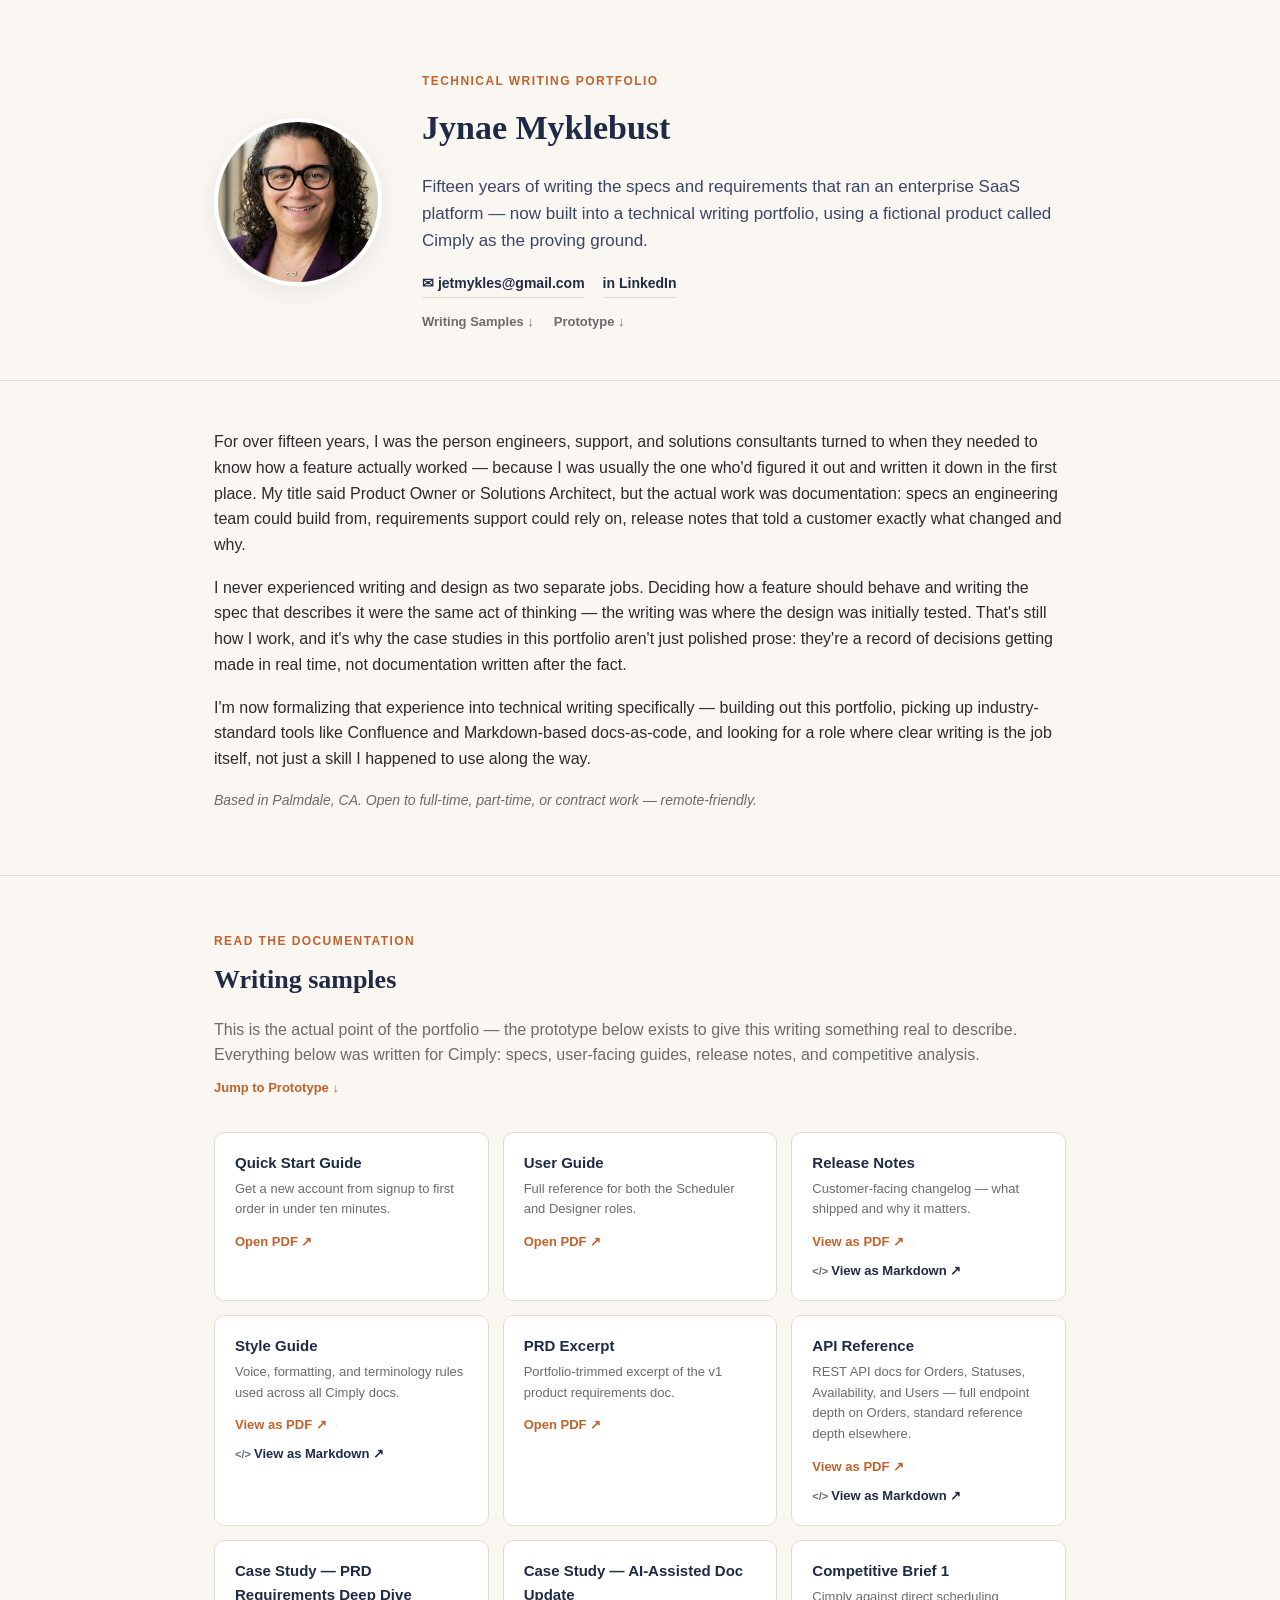
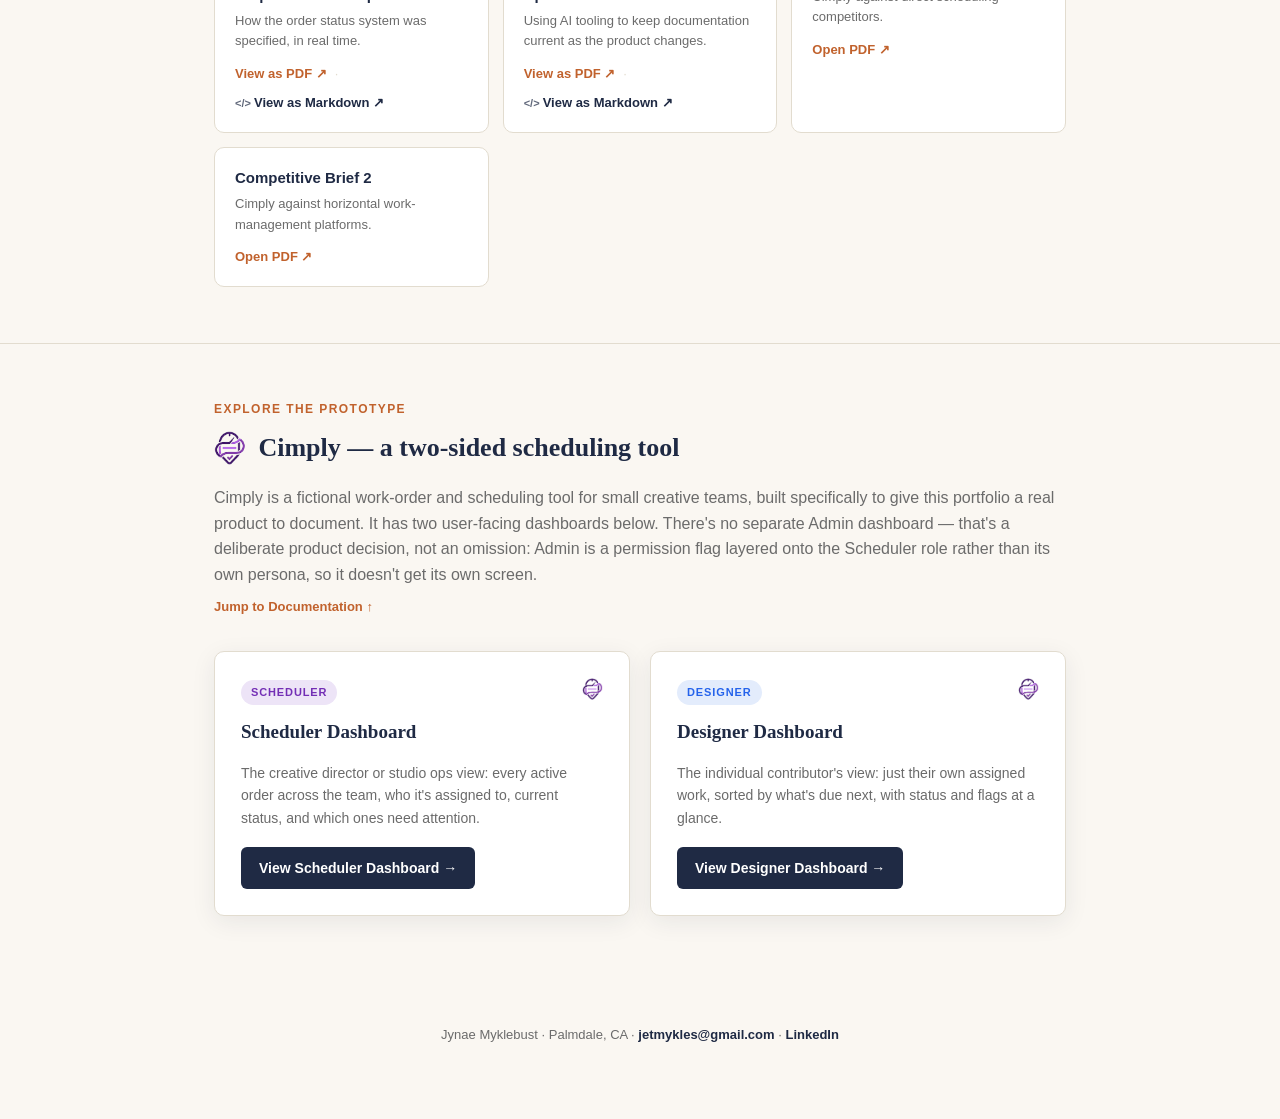
==== index.html @ 71349110 "Add files via upload" ====
<!DOCTYPE html>
<html lang="en">
<head>
<meta charset="UTF-8">
<meta name="viewport" content="width=device-width, initial-scale=1.0">
<title>Jynae Myklebust — Technical Writing Portfolio</title>
<link rel="icon" href="images/favicon.ico" sizes="any">
<link rel="icon" type="image/png" href="images/favicon-32.png" sizes="32x32">
<link rel="apple-touch-icon" href="images/favicon-180.png">
<link rel="stylesheet" href="css/style.css">
</head>
<body>

<header class="hero">
  <div class="wrap hero-grid">
    <img class="headshot" src="images/Jynae_Headshot.jpg" alt="Portrait of Jynae Myklebust">
    <div class="hero-copy">
      <div class="eyebrow">Technical Writing Portfolio</div>
      <h1>Jynae Myklebust</h1>
      <p class="tagline">Fifteen years of writing the specs and requirements that ran an enterprise SaaS platform — now built into a technical writing portfolio, using a fictional product called Cimply as the proving ground.</p>
      <div class="contact-row">
        <a href="mailto:jetmykles@gmail.com">✉ jetmykles@gmail.com</a>
        <a href="https://www.linkedin.com/in/jynae-myklebust/" target="_blank" rel="noopener">in LinkedIn</a>
      </div>
      <div class="jump-nav">
        <a href="#writing-samples">Writing Samples ↓</a>
        <a href="#prototype">Prototype ↓</a>
      </div>
    </div>
  </div>
</header>

<section class="about">
  <div class="wrap">
    <p>For over fifteen years, I was the person engineers, support, and solutions consultants turned to when they needed to know how a feature actually worked — because I was usually the one who'd figured it out and written it down in the first place. My title said Product Owner or Solutions Architect, but the actual work was documentation: specs an engineering team could build from, requirements support could rely on, release notes that told a customer exactly what changed and why.</p>
      <p>I never experienced writing and design as two separate jobs. Deciding how a feature should behave and writing the spec that describes it were the same act of thinking — the writing was where the design was initially tested. That's still how I work, and it's why the case studies in this portfolio aren't just polished prose: they're a record of decisions getting made in real time, not documentation written after the fact.</p>
      <p>I'm now formalizing that experience into technical writing specifically — building out this portfolio, picking up industry-standard tools like Confluence and Markdown-based docs-as-code, and looking for a role where clear writing is the job itself, not just a skill I happened to use along the way.</p>
      <p class="location-note">Based in Palmdale, CA. Open to full-time, part-time, or contract work — remote-friendly.</p>
  </div>
</section>

<section class="section" id="writing-samples">
  <div class="wrap">
    <div class="section-label">Read the Documentation</div>
    <h2>Writing samples</h2>
    <p class="section-desc">This is the actual point of the portfolio — the prototype below exists to give this writing something real to describe. Everything below was written for Cimply: specs, user-facing guides, release notes, and competitive analysis.</p>
    <p class="section-jump"><a href="#prototype">Jump to Prototype ↓</a></p>

    <div class="doc-list">
      <div class="doc-item">
        <span class="doc-title">Quick Start Guide</span>
        <span class="doc-desc">Get a new account from signup to first order in under ten minutes.</span>
        <a class="doc-link" href="docs/Cimply_Quick_Start_Guide.pdf" target="_blank">Open PDF ↗</a>
      </div>
      <div class="doc-item">
        <span class="doc-title">User Guide</span>
        <span class="doc-desc">Full reference for both the Scheduler and Designer roles.</span>
        <a class="doc-link" href="docs/Cimply_User_Guide.pdf" target="_blank">Open PDF ↗</a>
      </div>
      <div class="doc-item">
        <span class="doc-title">Release Notes</span>
        <span class="doc-desc">Customer-facing changelog — what shipped and why it matters.</span>
        <div class="doc-links">
          <a class="doc-link" href="docs/Cimply_Release_Notes.pdf" target="_blank">View as PDF ↗</a>
          <span class="doc-link-sep">·</span>
          <a class="doc-link doc-link-md" href="docs/Cimply_Release_Notes.md" target="_blank">View as Markdown ↗</a>
        </div>
      </div>
      <div class="doc-item">
        <span class="doc-title">Style Guide</span>
        <span class="doc-desc">Voice, formatting, and terminology rules used across all Cimply docs.</span>
        <div class="doc-links">
          <a class="doc-link" href="docs/Cimply_Style_Guide.pdf" target="_blank">View as PDF ↗</a>
          <span class="doc-link-sep">·</span>
          <a class="doc-link doc-link-md" href="docs/Cimply_Style_Guide.md" target="_blank">View as Markdown ↗</a>
        </div>
      </div>
      <div class="doc-item">
        <span class="doc-title">PRD Excerpt</span>
        <span class="doc-desc">Portfolio-trimmed excerpt of the v1 product requirements doc.</span>
        <a class="doc-link" href="docs/Cimply_PRD_Portfolio_Excerpt.pdf" target="_blank">Open PDF ↗</a>
      </div>
      <div class="doc-item">
        <span class="doc-title">API Reference</span>
        <span class="doc-desc">REST API docs for Orders, Statuses, Availability, and Users — full endpoint depth on Orders, standard reference depth elsewhere.</span>
        <div class="doc-links">
          <a class="doc-link" href="docs/Cimply_API_Reference.pdf" target="_blank">View as PDF ↗</a>
          <span class="doc-link-sep">·</span>
          <a class="doc-link doc-link-md" href="docs/Cimply_API_Reference.md" target="_blank">View as Markdown ↗</a>
        </div>
      </div>
      <div class="doc-item">
        <span class="doc-title">Case Study — PRD Requirements Deep Dive</span>
        <span class="doc-desc">How the order status system was specified, in real time.</span>
        <div class="doc-links">
          <a class="doc-link" href="docs/Cimply_Case_Study_PRD_Requirements_Deep_Dive.pdf" target="_blank">View as PDF ↗</a>
          <span class="doc-link-sep">·</span>
          <a class="doc-link doc-link-md" href="docs/Cimply_Case_Study_PRD_Requirements_Deep_Dive.md" target="_blank">View as Markdown ↗</a>
        </div>
      </div>
      <div class="doc-item">
        <span class="doc-title">Case Study — AI-Assisted Doc Update</span>
        <span class="doc-desc">Using AI tooling to keep documentation current as the product changes.</span>
        <div class="doc-links">
          <a class="doc-link" href="docs/Cimply_Case_Study_AI_Assisted_Doc_Update.pdf" target="_blank">View as PDF ↗</a>
          <span class="doc-link-sep">·</span>
          <a class="doc-link doc-link-md" href="docs/Cimply_Case_Study_AI_Assisted_Doc_Update.md" target="_blank">View as Markdown ↗</a>
        </div>
      </div>
      <div class="doc-item">
        <span class="doc-title">Competitive Brief 1</span>
        <span class="doc-desc">Cimply against direct scheduling competitors.</span>
        <a class="doc-link" href="docs/Cimply_Competitive_Brief_1_Portfolio.pdf" target="_blank">Open PDF ↗</a>
      </div>
      <div class="doc-item">
        <span class="doc-title">Competitive Brief 2</span>
        <span class="doc-desc">Cimply against horizontal work-management platforms.</span>
        <a class="doc-link" href="docs/Cimply_Competitive_Brief_2_Portfolio.pdf" target="_blank">Open PDF ↗</a>
      </div>
    </div>
  </div>
</section>

<section class="section" id="prototype">
  <div class="wrap">
    <div class="section-label">Explore the Prototype</div>
    <h2 class="cimply-heading"><img class="cimply-icon" src="images/CimplyLogo_icon.png" alt="Cimply logo">Cimply — a two-sided scheduling tool</h2>
    <p class="section-desc">Cimply is a fictional work-order and scheduling tool for small creative teams, built specifically to give this portfolio a real product to document. It has two user-facing dashboards below. There's no separate Admin dashboard — that's a deliberate product decision, not an omission: Admin is a permission flag layered onto the Scheduler role rather than its own persona, so it doesn't get its own screen.</p>
    <p class="section-jump"><a href="#writing-samples">Jump to Documentation ↑</a></p>

    <div class="card-grid">
      <div class="card scheduler">
        <img class="card-icon" src="images/CimplyLogo_icon.png" alt="">
        <span class="role-tag">Scheduler</span>
        <h3>Scheduler Dashboard</h3>
        <p>The creative director or studio ops view: every active order across the team, who it's assigned to, current status, and which ones need attention.</p>
        <a class="btn" href="dashboards/scheduler.html">View Scheduler Dashboard →</a>
      </div>
      <div class="card designer">
        <img class="card-icon" src="images/CimplyLogo_icon.png" alt="">
        <span class="role-tag">Designer</span>
        <h3>Designer Dashboard</h3>
        <p>The individual contributor's view: just their own assigned work, sorted by what's due next, with status and flags at a glance.</p>
        <a class="btn" href="dashboards/designer.html">View Designer Dashboard →</a>
      </div>
    </div>
  </div>
</section>

<footer>
  <div class="wrap">
    <p>Jynae Myklebust · Palmdale, CA · <a href="mailto:jetmykles@gmail.com">jetmykles@gmail.com</a> · <a href="https://www.linkedin.com/in/jynae-myklebust/" target="_blank" rel="noopener">LinkedIn</a></p>
  </div>
</footer>

</body>
</html>
---- css/style.css ----
/* ============================================================
   Jynae Myklebust — Portfolio landing page
   Distinct personal style, separate from the Cimply product
   brand (which lives only in css/dashboard.css).
   ============================================================ */

:root {
  --ink: #1f2a44;
  --ink-soft: #3b4664;
  --cream: #faf7f2;
  --cream-deep: #f1ebe0;
  --rust: #c1622d;
  --rust-deep: #a34f22;
  --charcoal: #2b2b2b;
  --gray: #6b6b6b;
  --line: #e2dccf;
  --white: #ffffff;
  --radius: 10px;
  --shadow: 0 6px 24px rgba(31, 42, 68, 0.08);
}

* { box-sizing: border-box; }

body {
  margin: 0;
  background: var(--cream);
  color: var(--charcoal);
  font-family: -apple-system, "Segoe UI", Roboto, Helvetica, Arial, sans-serif;
  line-height: 1.6;
}

h1, h2, h3 {
  font-family: Georgia, "Times New Roman", serif;
  color: var(--ink);
  margin: 0 0 0.4em;
}

a { color: var(--rust); text-decoration: none; }
a:hover { color: var(--rust-deep); text-decoration: underline; }

.wrap {
  max-width: 900px;
  margin: 0 auto;
  padding: 0 24px;
}

/* ---------- Hero ---------- */
.hero {
  padding: 72px 0 48px;
  border-bottom: 1px solid var(--line);
}

.hero-grid {
  display: flex;
  align-items: center;
  gap: 40px;
  flex-wrap: wrap;
}

.headshot {
  width: 168px;
  height: 168px;
  border-radius: 50%;
  object-fit: cover;
  box-shadow: var(--shadow);
  border: 4px solid var(--white);
  flex-shrink: 0;
}

.hero-copy { flex: 1; min-width: 280px; }

.hero-copy .eyebrow {
  text-transform: uppercase;
  letter-spacing: 0.12em;
  font-size: 12px;
  color: var(--rust);
  font-weight: 600;
  margin-bottom: 10px;
}

.hero-copy h1 {
  font-size: 34px;
  margin-bottom: 10px;
}

.hero-copy .tagline {
  font-size: 17px;
  color: var(--ink-soft);
  max-width: 46em;
}

.contact-row {
  margin-top: 18px;
  display: flex;
  gap: 18px;
  flex-wrap: wrap;
  font-size: 14px;
}

.contact-row a {
  display: inline-flex;
  align-items: center;
  gap: 6px;
  color: var(--ink);
  font-weight: 600;
  border-bottom: 1px solid var(--line);
  padding-bottom: 2px;
}

.contact-row a:hover { color: var(--rust); border-color: var(--rust); text-decoration: none; }

.jump-nav {
  margin-top: 14px;
  display: flex;
  gap: 20px;
  flex-wrap: wrap;
}

.jump-nav a {
  font-size: 13px;
  color: var(--gray);
  font-weight: 600;
  text-decoration: none;
}

.jump-nav a:hover { color: var(--rust); text-decoration: underline; }

/* ---------- About ---------- */
.about { padding: 48px 0; border-bottom: 1px solid var(--line); }

.about p { margin: 0 0 1.1em; max-width: 62em; color: var(--charcoal); }

.about .location-note {
  font-size: 14px;
  color: var(--gray);
  font-style: italic;
}

/* ---------- Section headers ---------- */
.section { padding: 56px 0; border-bottom: 1px solid var(--line); scroll-margin-top: 24px; }
.section:last-of-type { border-bottom: none; }

.section-label {
  text-transform: uppercase;
  letter-spacing: 0.12em;
  font-size: 12px;
  color: var(--rust);
  font-weight: 700;
  margin-bottom: 8px;
}

.section h2 { font-size: 26px; margin-bottom: 6px; }
.section .section-desc { color: var(--gray); max-width: 58em; margin-bottom: 6px; }

.section-jump {
  margin: 0 0 32px;
}

.section-jump a {
  font-size: 13px;
  font-weight: 600;
  color: var(--rust);
}

.section-jump a:hover { color: var(--rust-deep); text-decoration: underline; }

.cimply-heading {
  display: flex;
  align-items: center;
  gap: 12px;
}

.cimply-icon {
  height: 34px;
  width: auto;
  flex-shrink: 0;
}

.card-icon {
  height: 22px;
  width: auto;
  float: right;
}

.note-box {
  background: var(--cream-deep);
  border-left: 3px solid var(--rust);
  padding: 14px 18px;
  border-radius: 6px;
  font-size: 14px;
  color: var(--ink-soft);
  margin-bottom: 32px;
}

/* ---------- Prototype cards ---------- */
.card-grid {
  display: grid;
  grid-template-columns: repeat(auto-fit, minmax(280px, 1fr));
  gap: 20px;
}

.card {
  background: var(--white);
  border: 1px solid var(--line);
  border-radius: var(--radius);
  padding: 26px;
  box-shadow: var(--shadow);
  transition: transform 0.15s ease, box-shadow 0.15s ease;
}

.card:hover { transform: translateY(-2px); box-shadow: 0 10px 30px rgba(31, 42, 68, 0.14); }

.card .role-tag {
  display: inline-block;
  font-size: 11px;
  font-weight: 700;
  letter-spacing: 0.08em;
  text-transform: uppercase;
  padding: 4px 10px;
  border-radius: 999px;
  margin-bottom: 12px;
}

.card.scheduler .role-tag { background: #ede4f7; color: #732eb5; }
.card.designer .role-tag { background: #e3ecfc; color: #2563eb; }

.card h3 { font-size: 19px; margin-bottom: 8px; }
.card p { font-size: 14px; color: var(--gray); margin-bottom: 18px; }

.btn {
  display: inline-block;
  background: var(--ink);
  color: var(--white) !important;
  padding: 10px 18px;
  border-radius: 6px;
  font-size: 14px;
  font-weight: 600;
  text-decoration: none !important;
}

.btn:hover { background: var(--rust); }

/* ---------- Documentation list ---------- */
.doc-list {
  display: grid;
  grid-template-columns: repeat(auto-fit, minmax(260px, 1fr));
  gap: 14px;
}

.doc-item {
  background: var(--white);
  border: 1px solid var(--line);
  border-radius: var(--radius);
  padding: 18px 20px;
  display: flex;
  flex-direction: column;
  gap: 4px;
}

.doc-item .doc-title {
  font-weight: 700;
  color: var(--ink);
  font-size: 15px;
}

.doc-item .doc-desc {
  font-size: 13px;
  color: var(--gray);
  margin-bottom: 8px;
}

.doc-item a.doc-link {
  font-size: 13px;
  font-weight: 600;
}

.doc-links {
  display: flex;
  align-items: center;
  gap: 8px;
  flex-wrap: wrap;
}

.doc-links .doc-link-sep {
  color: var(--line);
  font-size: 13px;
}

.doc-link.doc-link-md {
  color: var(--ink);
}

.doc-link.doc-link-md::before {
  content: "</> ";
  font-size: 11px;
  opacity: 0.7;
}

.doc-link.doc-link-md:hover { color: var(--rust-deep); }

/* ---------- Footer ---------- */
footer {
  padding: 40px 0 60px;
  text-align: center;
  color: var(--gray);
  font-size: 13px;
}

footer a { color: var(--ink); font-weight: 600; }

@media (max-width: 640px) {
  .hero-grid { flex-direction: column; text-align: center; }
  .contact-row { justify-content: center; }
}
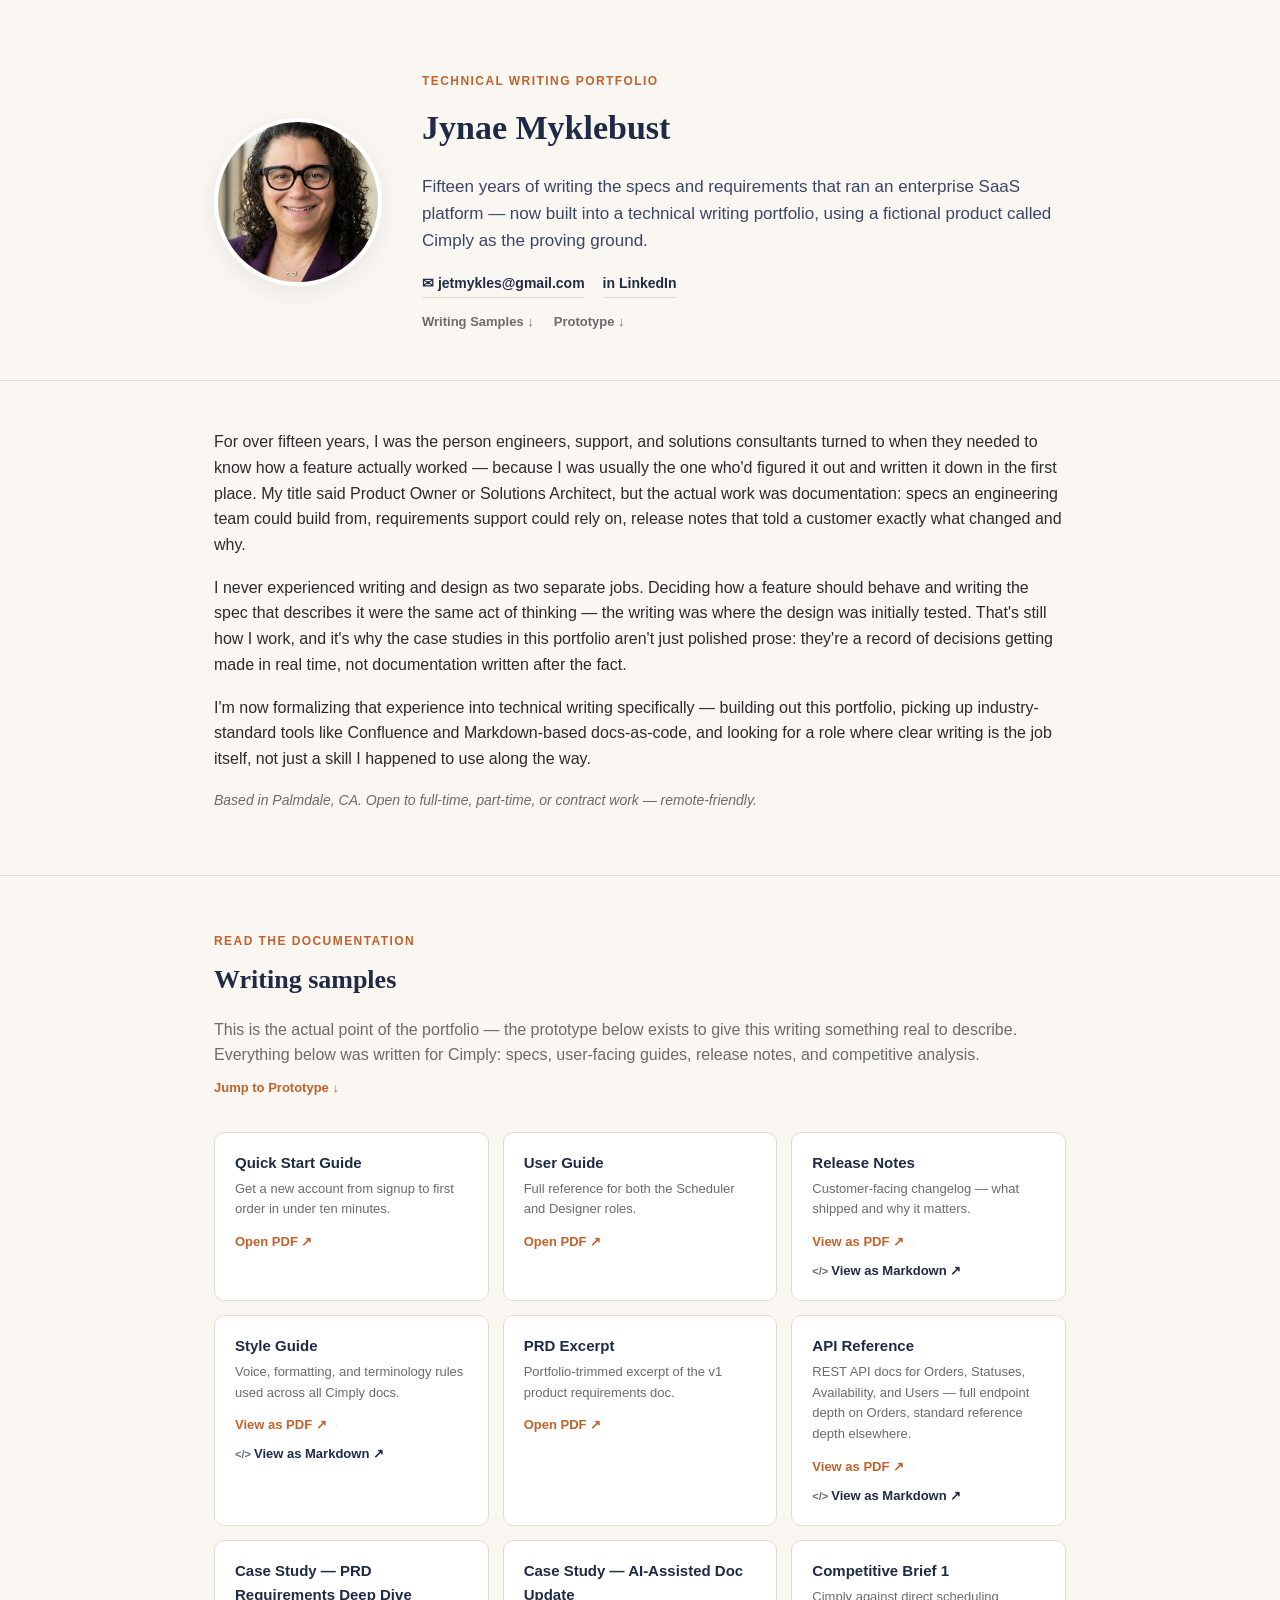
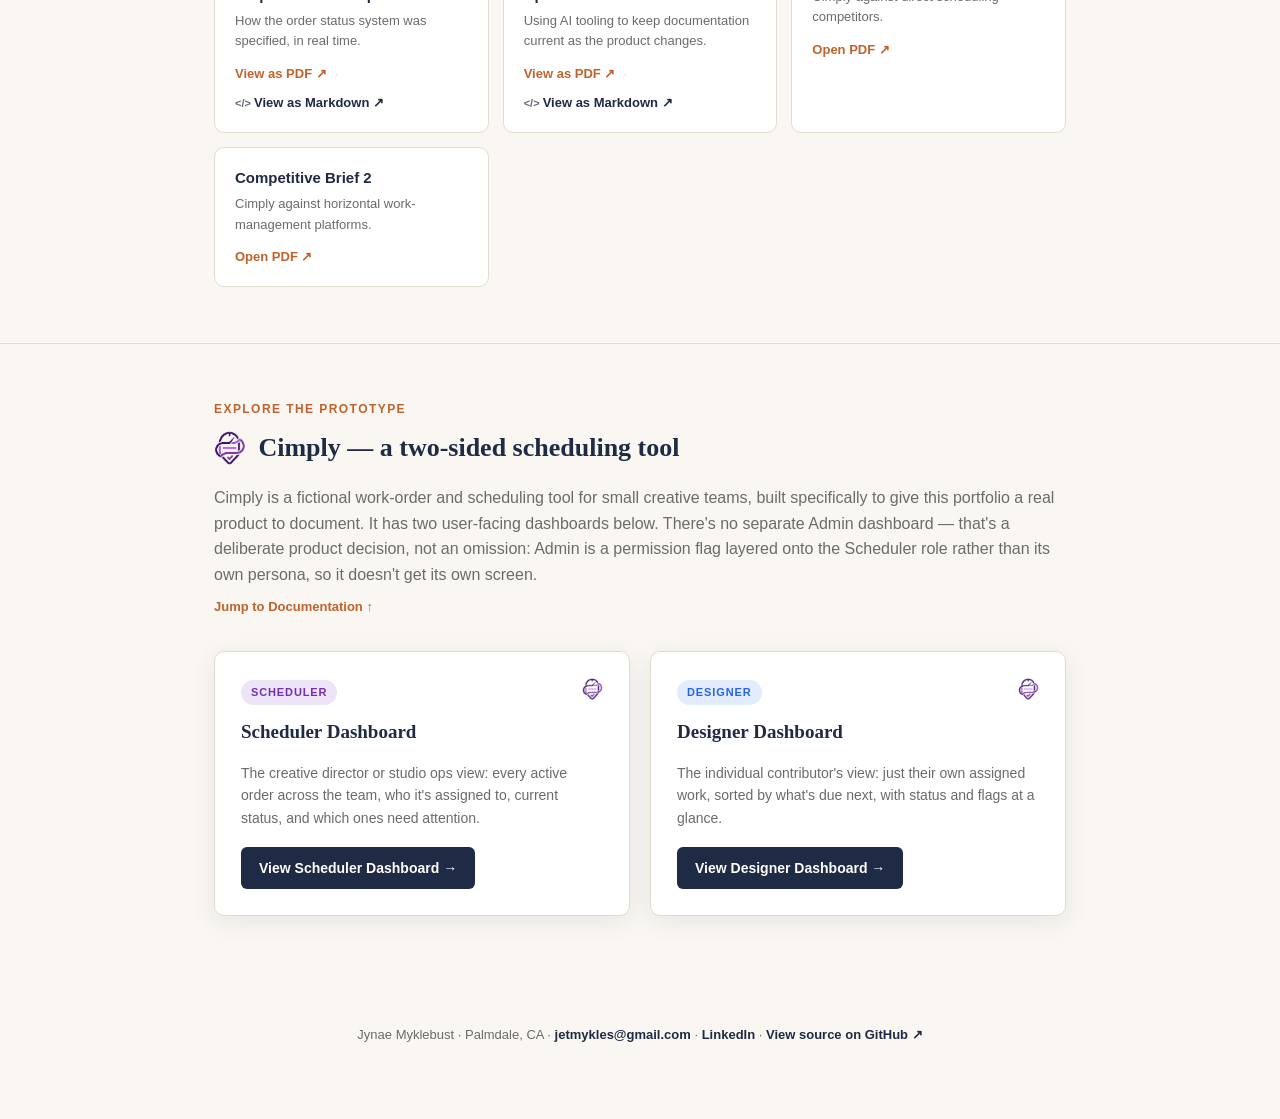
==== commit f0b3ae55: "Update index.html Add GitHub link" ====
--- a/index.html
+++ b/index.html
@@ -149,8 +149,7 @@
 
 <footer>
   <div class="wrap">
-    <p>Jynae Myklebust · Palmdale, CA · <a href="mailto:jetmykles@gmail.com">jetmykles@gmail.com</a> · <a href="https://www.linkedin.com/in/jynae-myklebust/" target="_blank" rel="noopener">LinkedIn</a></p>
-  </div>
+    <p>Jynae Myklebust · Palmdale, CA · <a href="mailto:jetmykles@gmail.com">jetmykles@gmail.com</a> · <a href="https://www.linkedin.com/in/jynae-myklebust/" target="_blank" rel="noopener">LinkedIn</a> · <a href="https://github.com/jynaemyklebust/tech-writing-portfolio" target="_blank" rel="noopener">View source on GitHub ↗</a></p>  </div>
 </footer>
 
 </body>
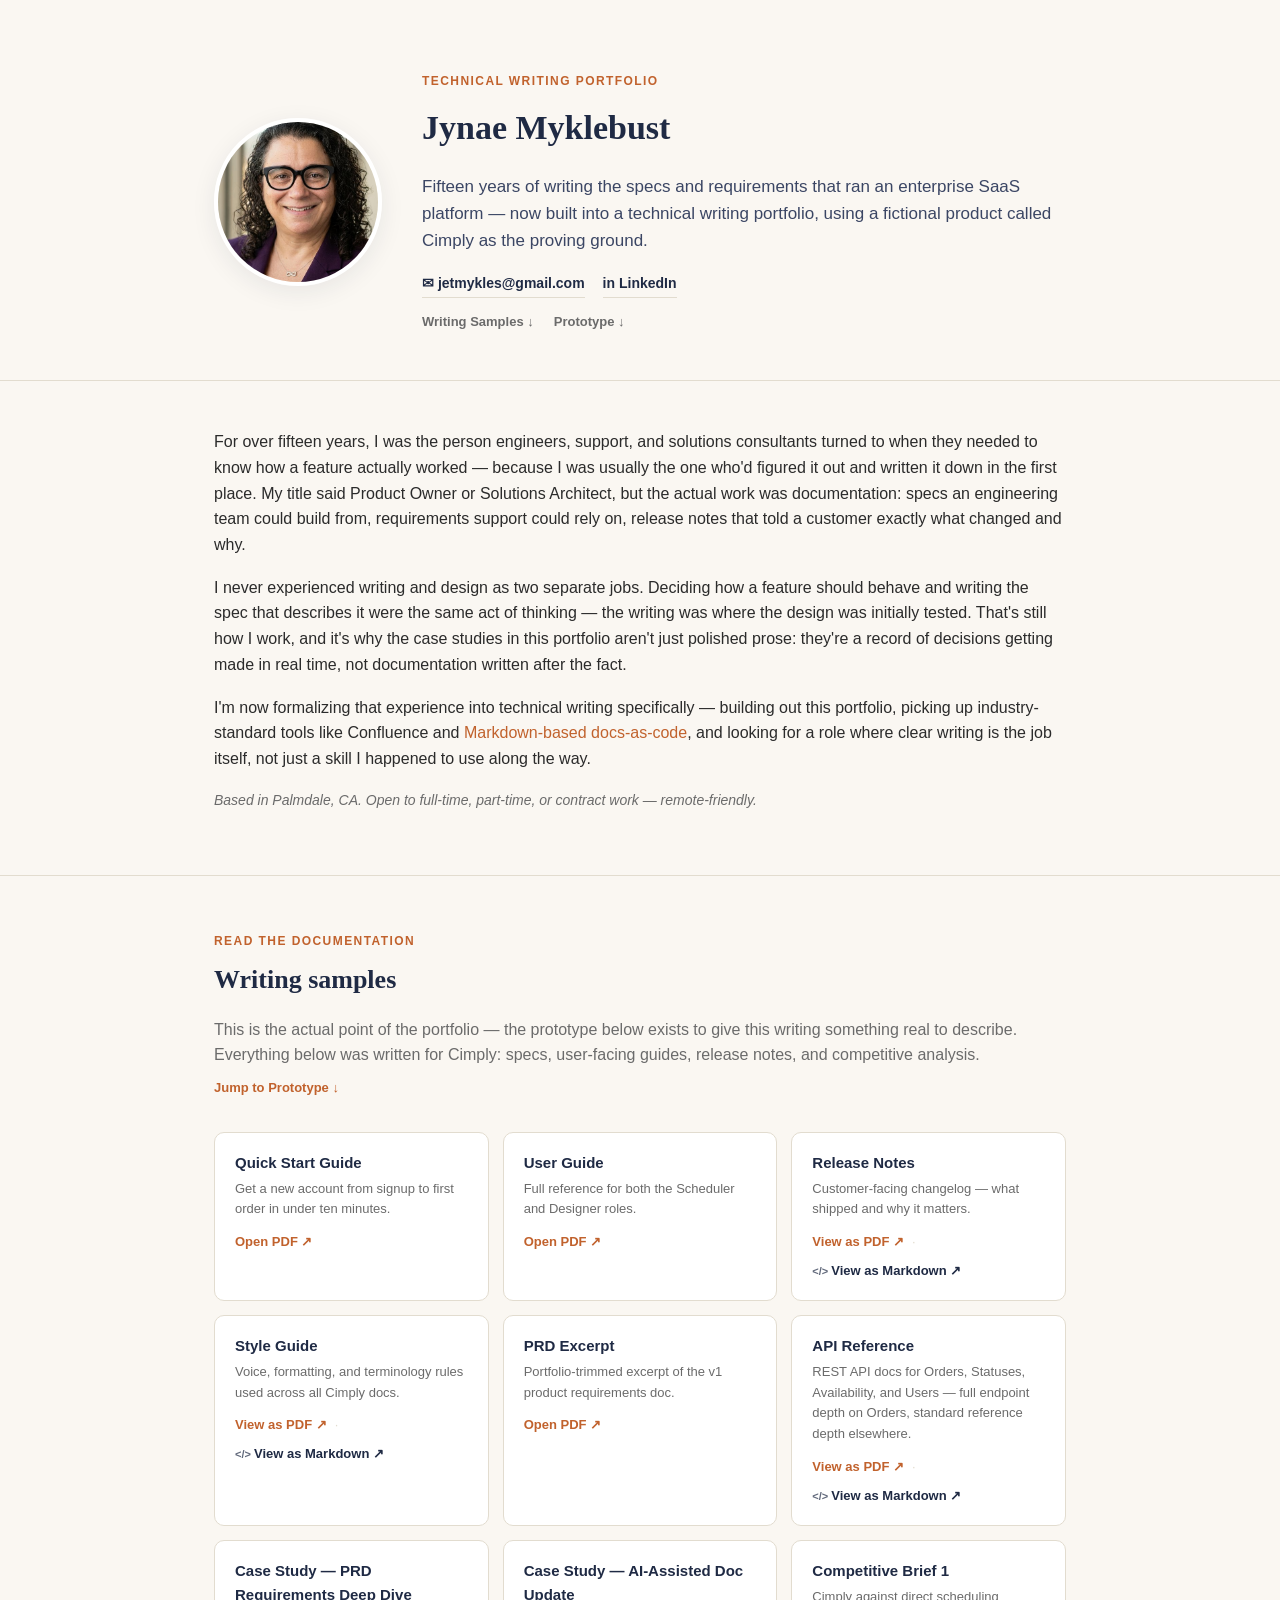
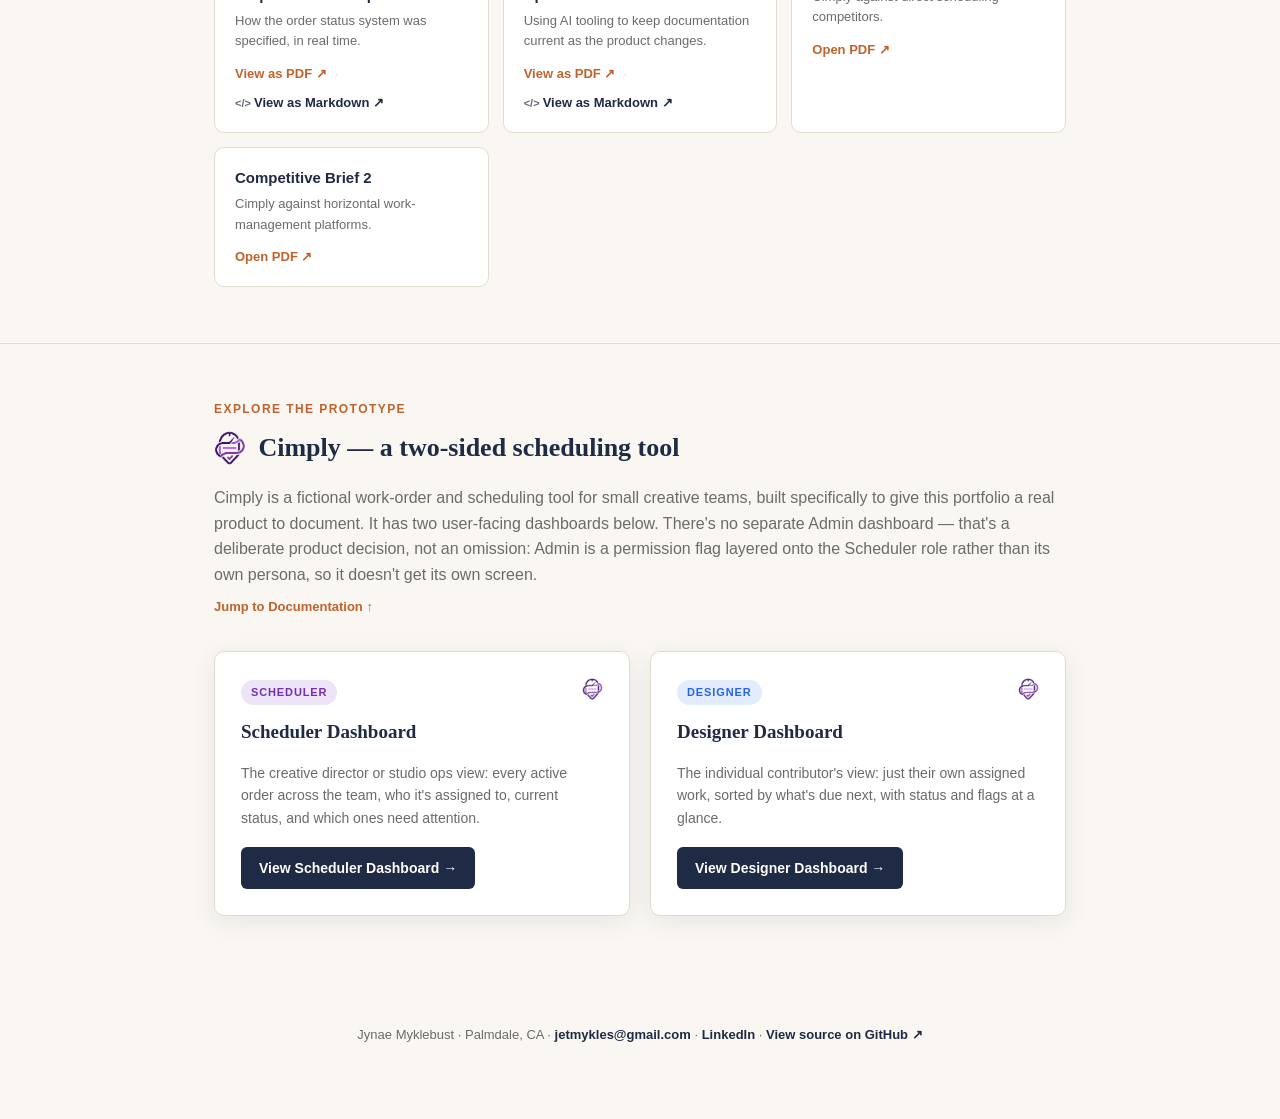
==== commit 11842737: "Update index.html added github link in bio" ====
--- a/index.html
+++ b/index.html
@@ -34,8 +34,7 @@
   <div class="wrap">
     <p>For over fifteen years, I was the person engineers, support, and solutions consultants turned to when they needed to know how a feature actually worked — because I was usually the one who'd figured it out and written it down in the first place. My title said Product Owner or Solutions Architect, but the actual work was documentation: specs an engineering team could build from, requirements support could rely on, release notes that told a customer exactly what changed and why.</p>
       <p>I never experienced writing and design as two separate jobs. Deciding how a feature should behave and writing the spec that describes it were the same act of thinking — the writing was where the design was initially tested. That's still how I work, and it's why the case studies in this portfolio aren't just polished prose: they're a record of decisions getting made in real time, not documentation written after the fact.</p>
-      <p>I'm now formalizing that experience into technical writing specifically — building out this portfolio, picking up industry-standard tools like Confluence and Markdown-based docs-as-code, and looking for a role where clear writing is the job itself, not just a skill I happened to use along the way.</p>
-      <p class="location-note">Based in Palmdale, CA. Open to full-time, part-time, or contract work — remote-friendly.</p>
+      <p>I'm now formalizing that experience into technical writing specifically — building out this portfolio, picking up industry-standard tools like Confluence and <a href="https://github.com/jynaemyklebust/tech-writing-portfolio" target="_blank" rel="noopener">Markdown-based docs-as-code</a>, and looking for a role where clear writing is the job itself, not just a skill I happened to use along the way.</p>      <p class="location-note">Based in Palmdale, CA. Open to full-time, part-time, or contract work — remote-friendly.</p>
   </div>
 </section>
 
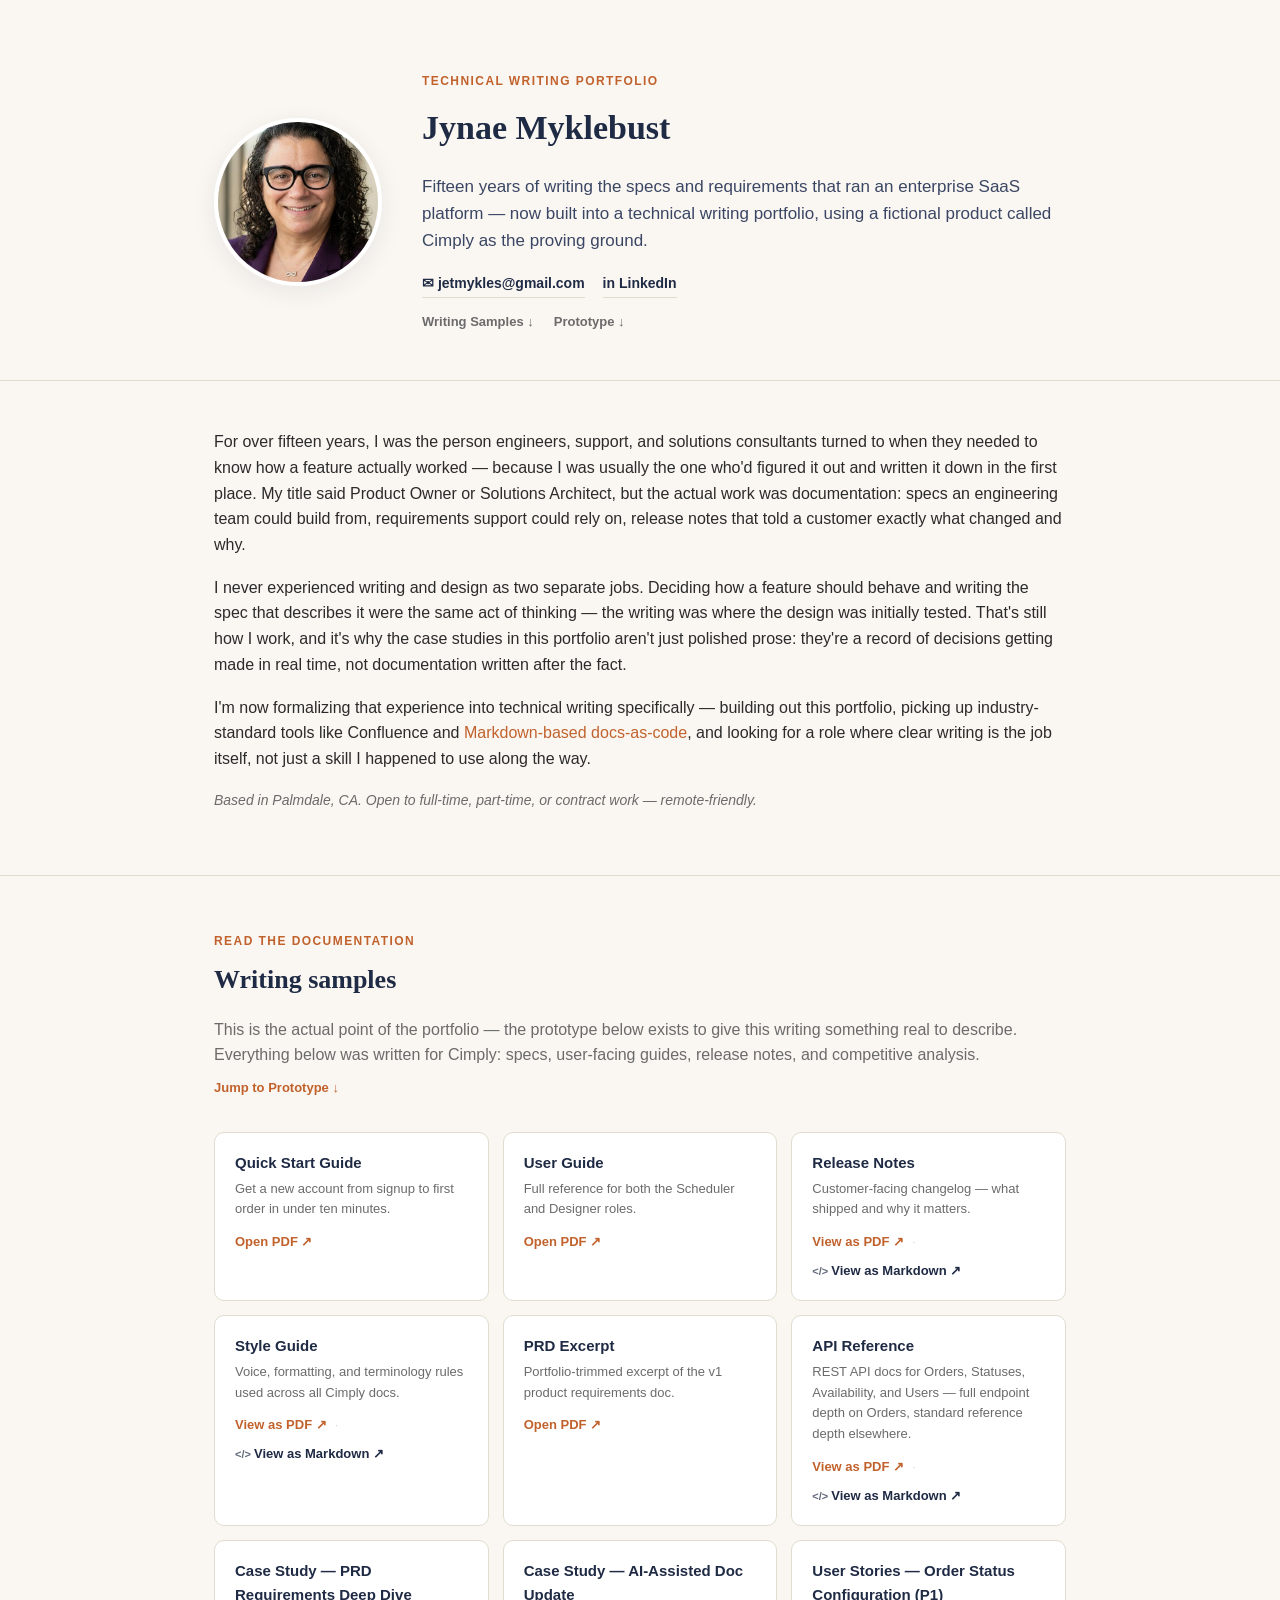
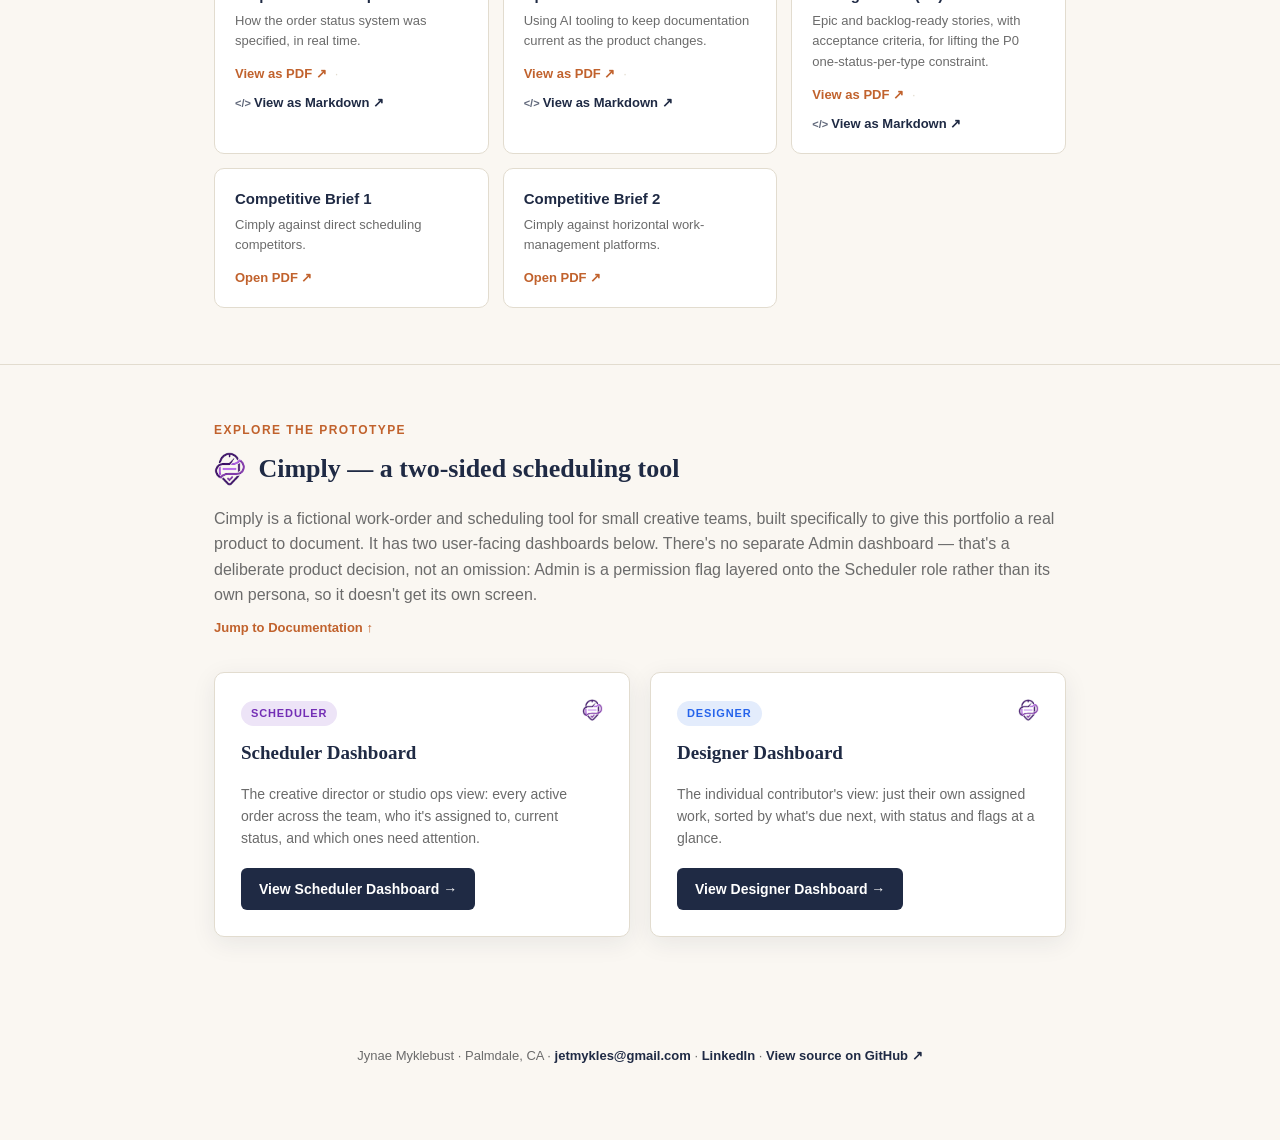
==== commit 2a32d29f: "Add files via upload updated index for user stories" ====
--- a/index.html
+++ b/index.html
@@ -34,7 +34,8 @@
   <div class="wrap">
     <p>For over fifteen years, I was the person engineers, support, and solutions consultants turned to when they needed to know how a feature actually worked — because I was usually the one who'd figured it out and written it down in the first place. My title said Product Owner or Solutions Architect, but the actual work was documentation: specs an engineering team could build from, requirements support could rely on, release notes that told a customer exactly what changed and why.</p>
       <p>I never experienced writing and design as two separate jobs. Deciding how a feature should behave and writing the spec that describes it were the same act of thinking — the writing was where the design was initially tested. That's still how I work, and it's why the case studies in this portfolio aren't just polished prose: they're a record of decisions getting made in real time, not documentation written after the fact.</p>
-      <p>I'm now formalizing that experience into technical writing specifically — building out this portfolio, picking up industry-standard tools like Confluence and <a href="https://github.com/jynaemyklebust/tech-writing-portfolio" target="_blank" rel="noopener">Markdown-based docs-as-code</a>, and looking for a role where clear writing is the job itself, not just a skill I happened to use along the way.</p>      <p class="location-note">Based in Palmdale, CA. Open to full-time, part-time, or contract work — remote-friendly.</p>
+      <p>I'm now formalizing that experience into technical writing specifically — building out this portfolio, picking up industry-standard tools like Confluence and <a href="https://github.com/jynaemyklebust/tech-writing-portfolio" target="_blank" rel="noopener">Markdown-based docs-as-code</a>, and looking for a role where clear writing is the job itself, not just a skill I happened to use along the way.</p>
+      <p class="location-note">Based in Palmdale, CA. Open to full-time, part-time, or contract work — remote-friendly.</p>
   </div>
 </section>
 
@@ -107,6 +108,15 @@
         </div>
       </div>
       <div class="doc-item">
+        <span class="doc-title">User Stories — Order Status Configuration (P1)</span>
+        <span class="doc-desc">Epic and backlog-ready stories, with acceptance criteria, for lifting the P0 one-status-per-type constraint.</span>
+        <div class="doc-links">
+          <a class="doc-link" href="docs/Cimply_User_Stories_Order_Status_P1.pdf" target="_blank">View as PDF ↗</a>
+          <span class="doc-link-sep">·</span>
+          <a class="doc-link doc-link-md" href="docs/Cimply_User_Stories_Order_Status_P1.md" target="_blank">View as Markdown ↗</a>
+        </div>
+      </div>
+      <div class="doc-item">
         <span class="doc-title">Competitive Brief 1</span>
         <span class="doc-desc">Cimply against direct scheduling competitors.</span>
         <a class="doc-link" href="docs/Cimply_Competitive_Brief_1_Portfolio.pdf" target="_blank">Open PDF ↗</a>
@@ -148,7 +158,8 @@
 
 <footer>
   <div class="wrap">
-    <p>Jynae Myklebust · Palmdale, CA · <a href="mailto:jetmykles@gmail.com">jetmykles@gmail.com</a> · <a href="https://www.linkedin.com/in/jynae-myklebust/" target="_blank" rel="noopener">LinkedIn</a> · <a href="https://github.com/jynaemyklebust/tech-writing-portfolio" target="_blank" rel="noopener">View source on GitHub ↗</a></p>  </div>
+    <p>Jynae Myklebust · Palmdale, CA · <a href="mailto:jetmykles@gmail.com">jetmykles@gmail.com</a> · <a href="https://www.linkedin.com/in/jynae-myklebust/" target="_blank" rel="noopener">LinkedIn</a> · <a href="https://github.com/jynaemyklebust/tech-writing-portfolio" target="_blank" rel="noopener">View source on GitHub ↗</a></p>
+  </div>
 </footer>
 
 </body>
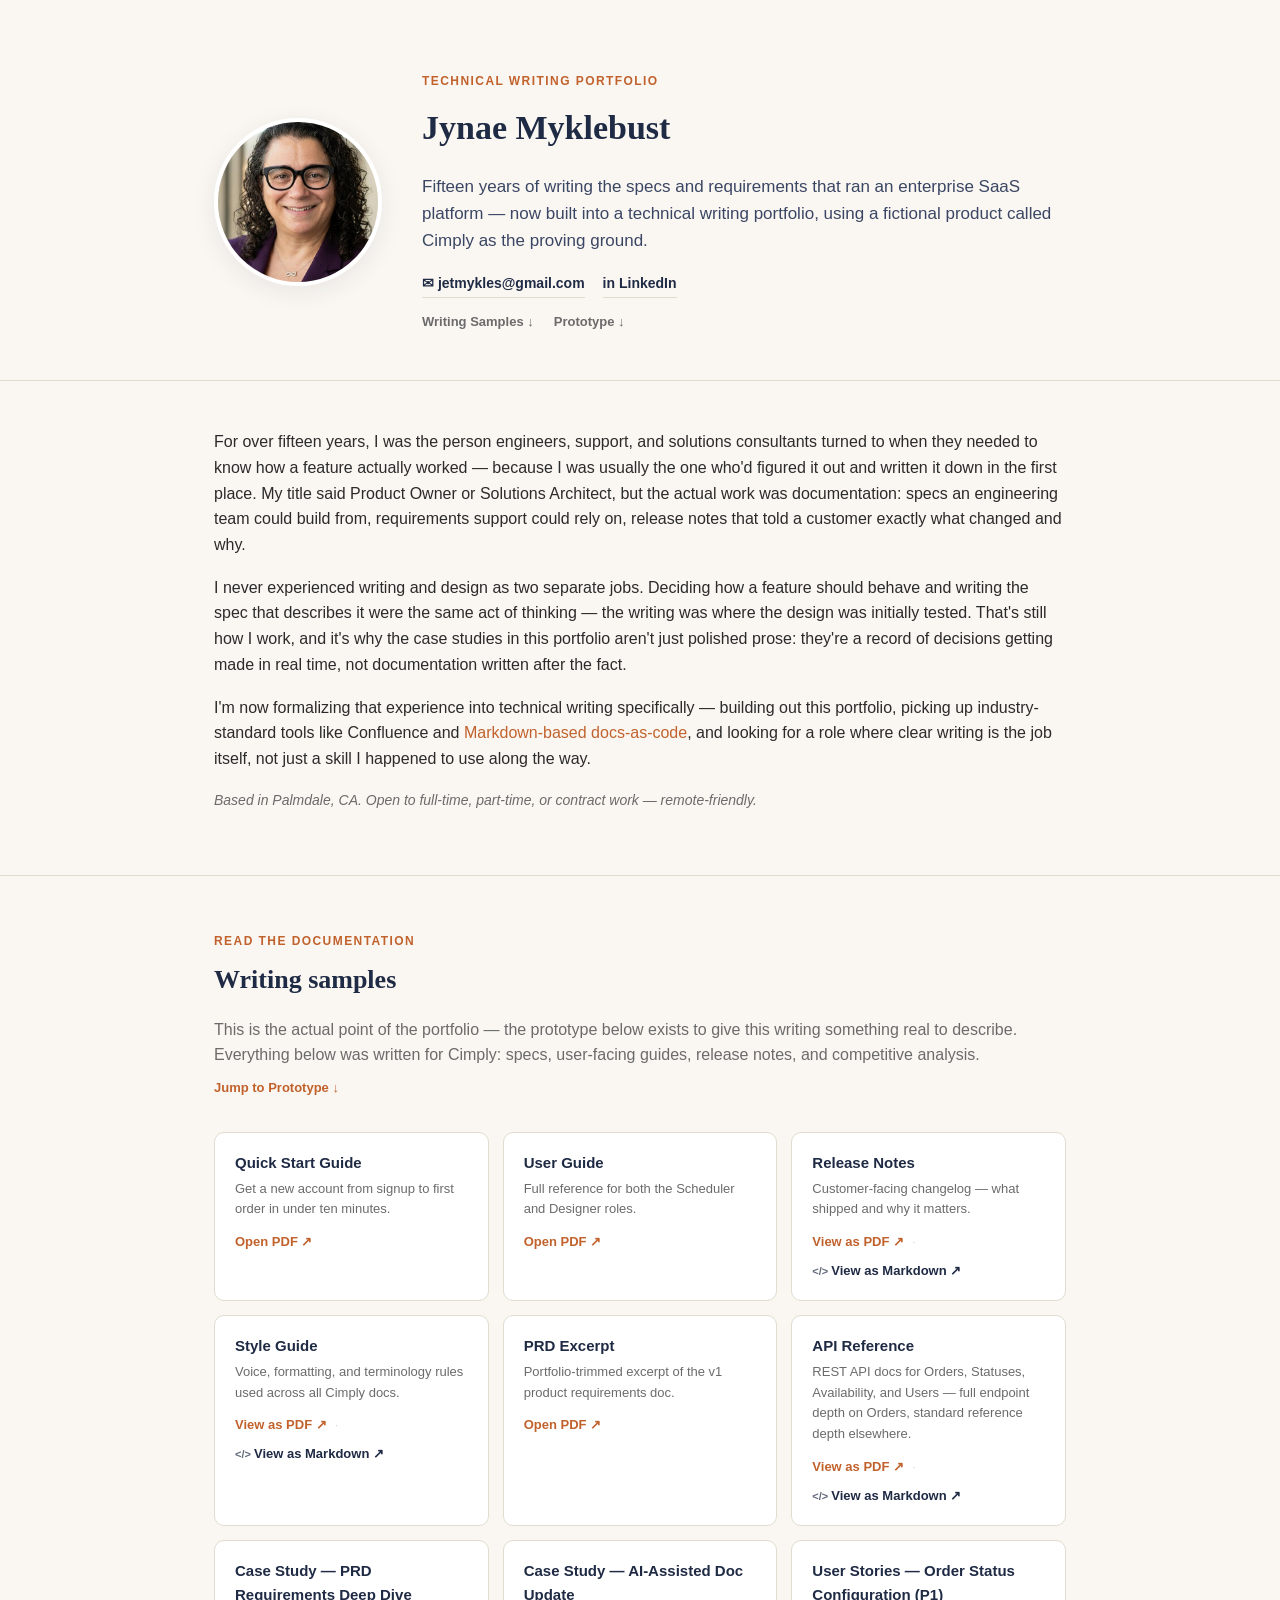
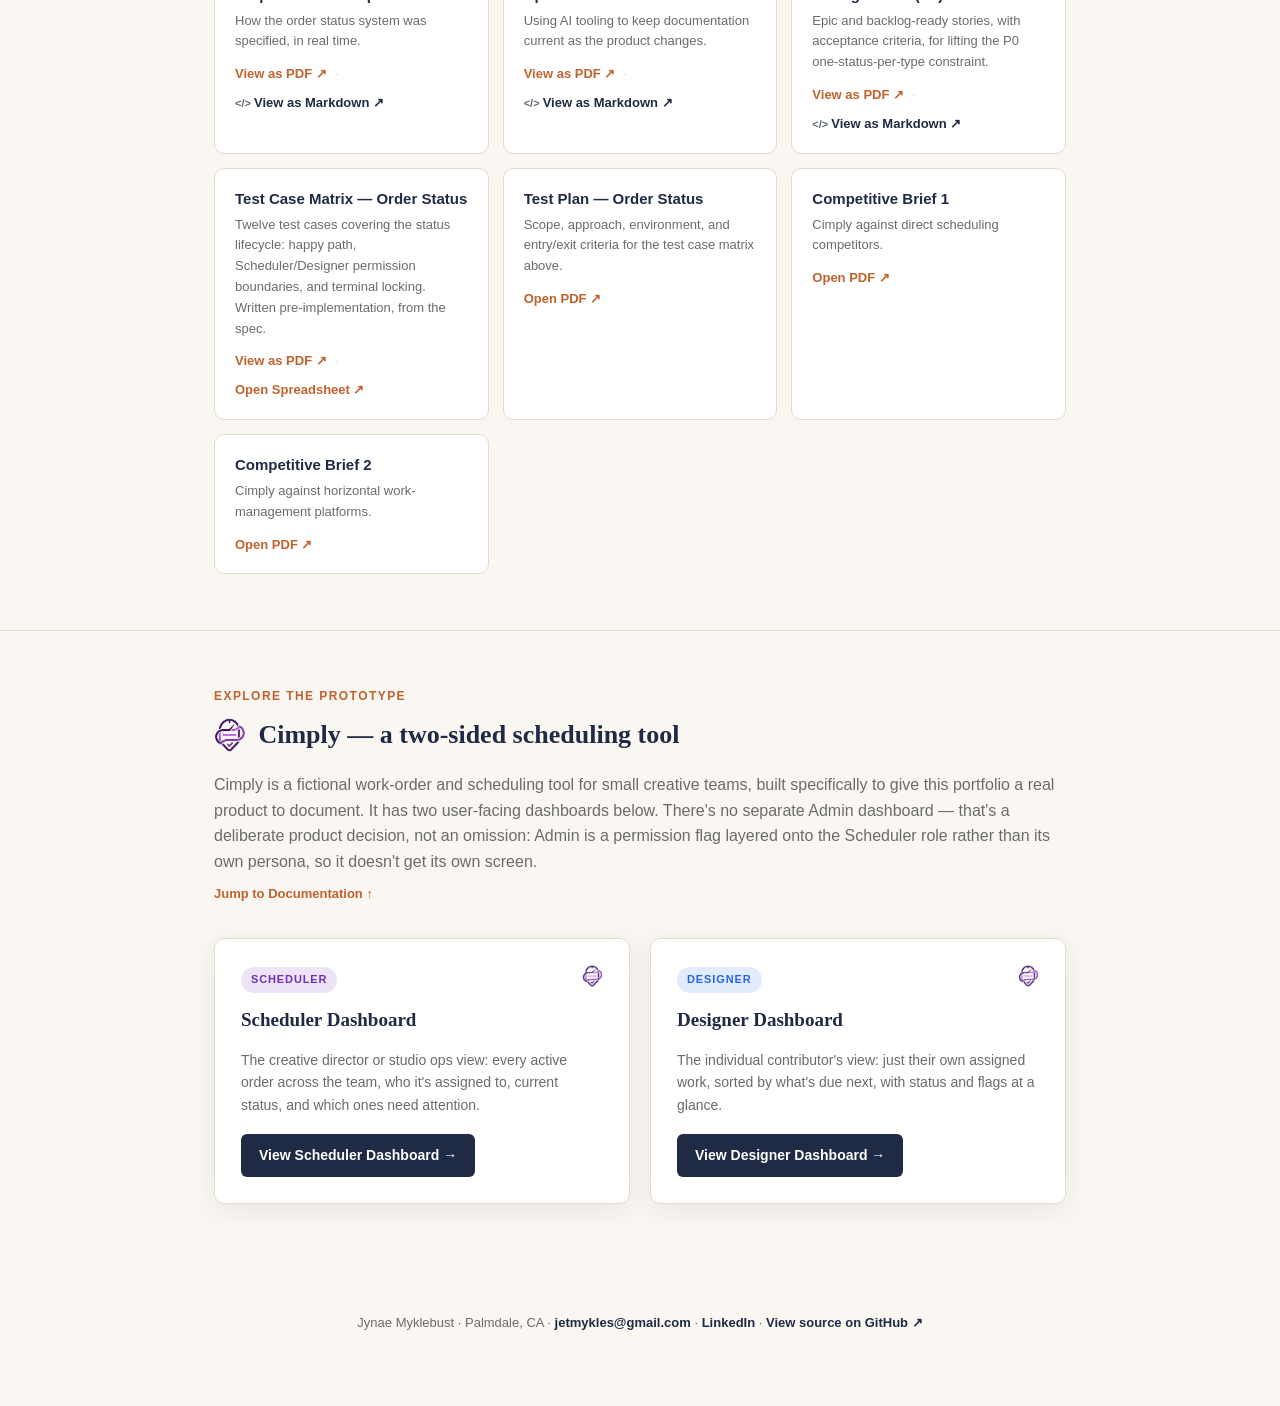
==== commit a4544e3d: "Add files via upload updated index to include test cases" ====
--- a/index.html
+++ b/index.html
@@ -117,6 +117,20 @@
         </div>
       </div>
       <div class="doc-item">
+        <span class="doc-title">Test Case Matrix — Order Status</span>
+        <span class="doc-desc">Twelve test cases covering the status lifecycle: happy path, Scheduler/Designer permission boundaries, and terminal locking. Written pre-implementation, from the spec.</span>
+        <div class="doc-links">
+          <a class="doc-link" href="docs/Cimply_Test_Cases_Order_Status.pdf" target="_blank">View as PDF ↗</a>
+          <span class="doc-link-sep">·</span>
+          <a class="doc-link doc-link-xlsx" href="docs/Cimply_Test_Cases_Order_Status.xlsx" target="_blank">Open Spreadsheet ↗</a>
+        </div>
+      </div>
+      <div class="doc-item">
+        <span class="doc-title">Test Plan — Order Status</span>
+        <span class="doc-desc">Scope, approach, environment, and entry/exit criteria for the test case matrix above.</span>
+        <a class="doc-link" href="docs/Cimply_Test_Plan_Order_Status.pdf" target="_blank">Open PDF ↗</a>
+      </div>
+      <div class="doc-item">
         <span class="doc-title">Competitive Brief 1</span>
         <span class="doc-desc">Cimply against direct scheduling competitors.</span>
         <a class="doc-link" href="docs/Cimply_Competitive_Brief_1_Portfolio.pdf" target="_blank">Open PDF ↗</a>
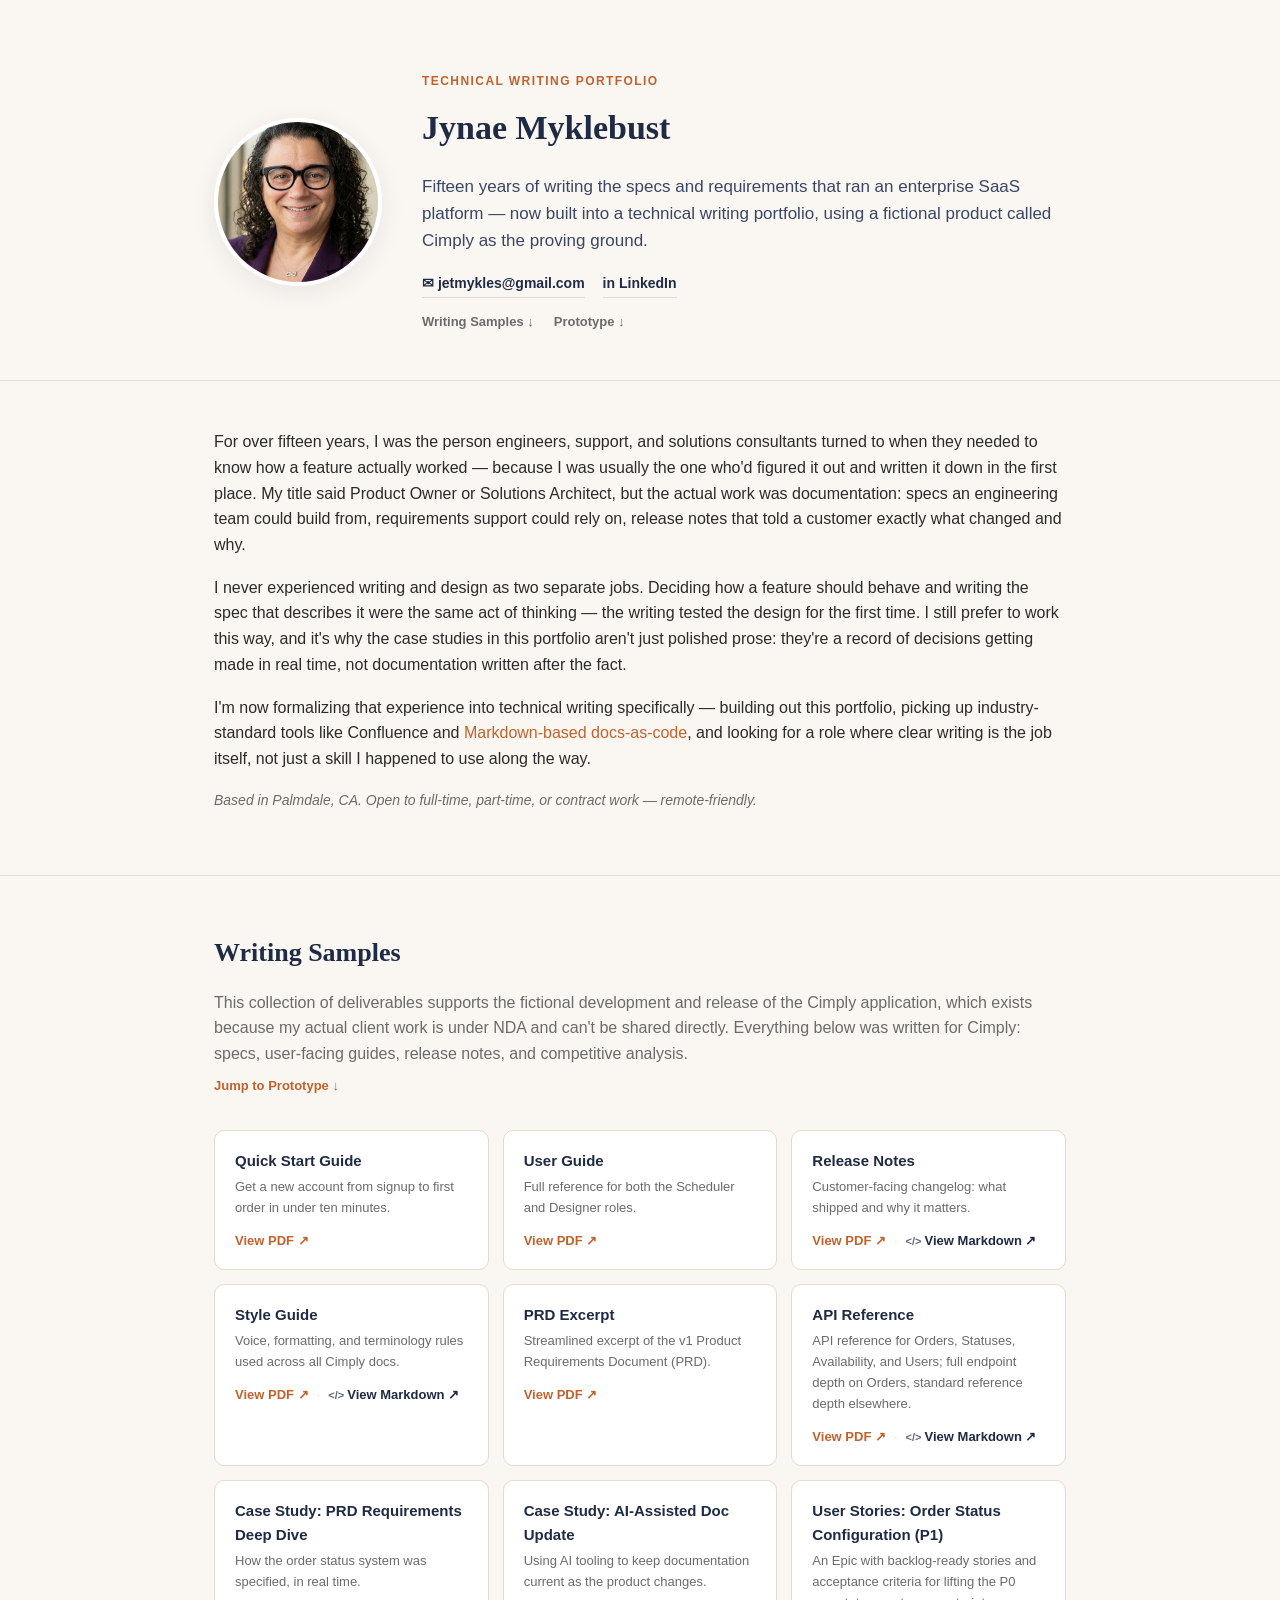
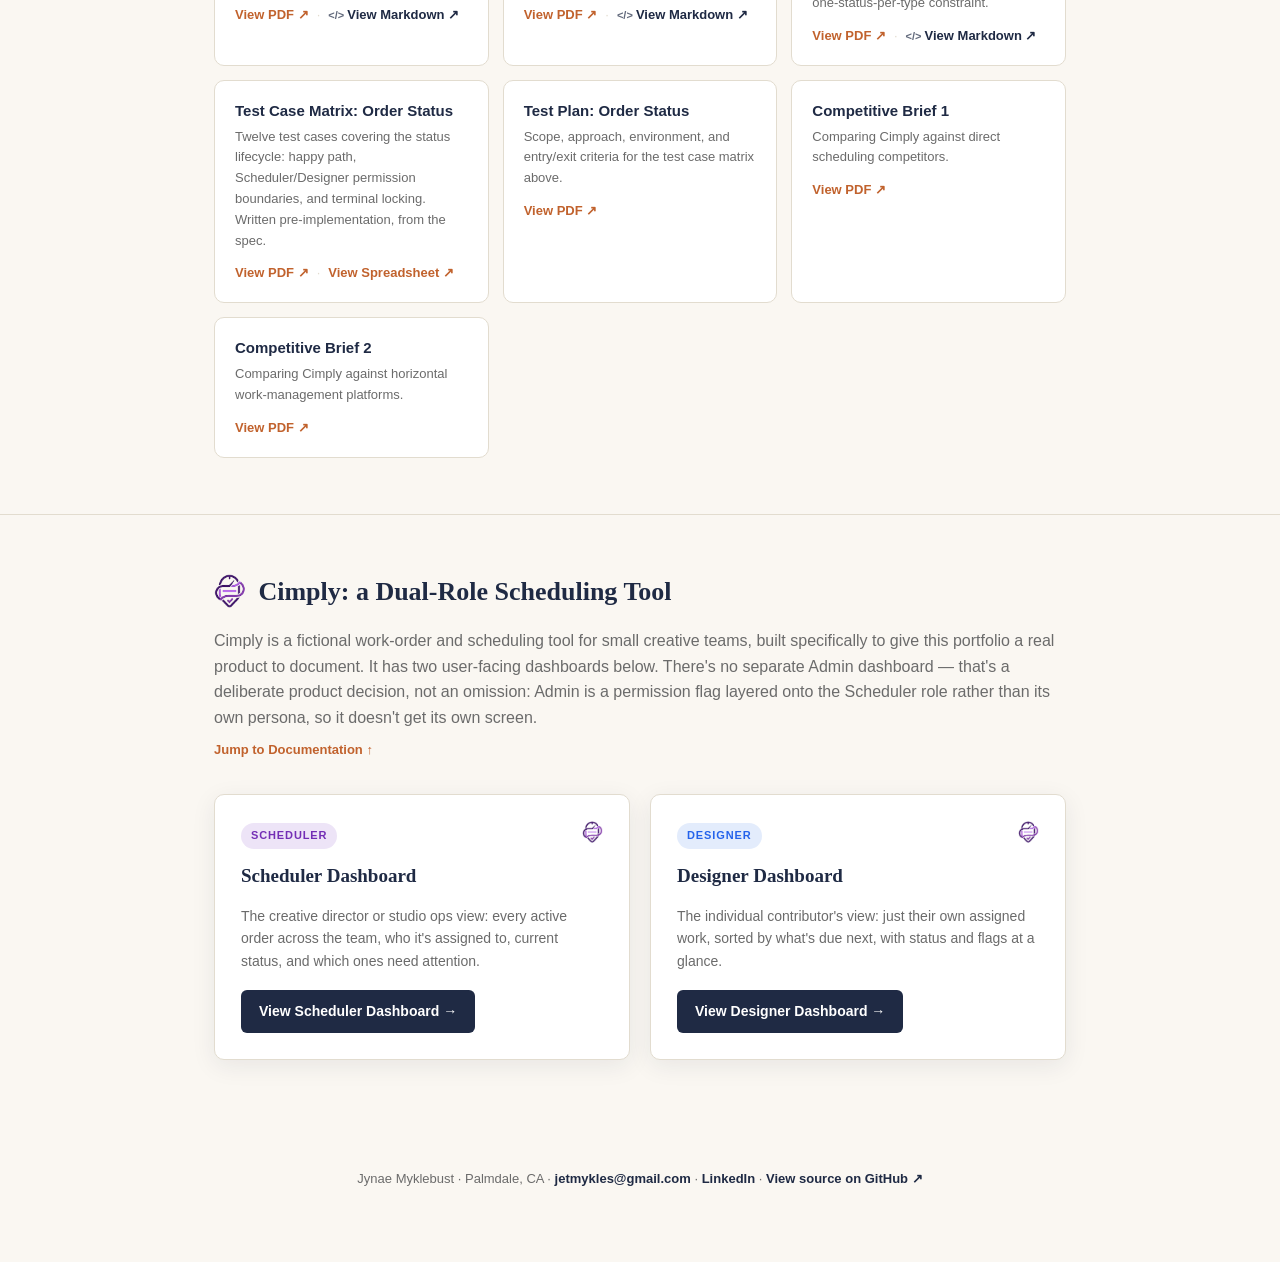
==== commit 03c97cf8: "Add files via upload Added Russ's corrections and updates" ====
--- a/index.html
+++ b/index.html
@@ -4,6 +4,24 @@
 <meta charset="UTF-8">
 <meta name="viewport" content="width=device-width, initial-scale=1.0">
 <title>Jynae Myklebust — Technical Writing Portfolio</title>
+<meta name="description" content="Fifteen years of writing the specs and requirements that ran an enterprise SaaS platform — now built into a technical writing portfolio, using a fictional product called Cimply as the proving ground.">
+
+<!-- Open Graph -->
+<meta property="og:type" content="website">
+<meta property="og:url" content="https://jynaemyklebust.github.io/tech-writing-portfolio/index.html">
+<meta property="og:title" content="Jynae Myklebust — Technical Writing Portfolio">
+<meta property="og:description" content="Fifteen years of writing the specs and requirements that ran an enterprise SaaS platform — now built into a technical writing portfolio, using a fictional product called Cimply as the proving ground.">
+<meta property="og:image" content="https://jynaemyklebust.github.io/tech-writing-portfolio/images/social-preview.png">
+<meta property="og:image:width" content="1200">
+<meta property="og:image:height" content="630">
+<meta property="og:image:alt" content="Jynae Myklebust — Technical Writing Portfolio">
+
+<!-- Twitter Card -->
+<meta name="twitter:card" content="summary_large_image">
+<meta name="twitter:title" content="Jynae Myklebust — Technical Writing Portfolio">
+<meta name="twitter:description" content="Fifteen years of writing the specs and requirements that ran an enterprise SaaS platform — now built into a technical writing portfolio, using a fictional product called Cimply as the proving ground.">
+<meta name="twitter:image" content="https://jynaemyklebust.github.io/tech-writing-portfolio/images/social-preview.png">
+
 <link rel="icon" href="images/favicon.ico" sizes="any">
 <link rel="icon" type="image/png" href="images/favicon-32.png" sizes="32x32">
 <link rel="apple-touch-icon" href="images/favicon-180.png">
@@ -33,7 +51,7 @@
 <section class="about">
   <div class="wrap">
     <p>For over fifteen years, I was the person engineers, support, and solutions consultants turned to when they needed to know how a feature actually worked — because I was usually the one who'd figured it out and written it down in the first place. My title said Product Owner or Solutions Architect, but the actual work was documentation: specs an engineering team could build from, requirements support could rely on, release notes that told a customer exactly what changed and why.</p>
-      <p>I never experienced writing and design as two separate jobs. Deciding how a feature should behave and writing the spec that describes it were the same act of thinking — the writing was where the design was initially tested. That's still how I work, and it's why the case studies in this portfolio aren't just polished prose: they're a record of decisions getting made in real time, not documentation written after the fact.</p>
+      <p>I never experienced writing and design as two separate jobs. Deciding how a feature should behave and writing the spec that describes it were the same act of thinking — the writing tested the design for the first time. I still prefer to work this way, and it's why the case studies in this portfolio aren't just polished prose: they're a record of decisions getting made in real time, not documentation written after the fact.</p>
       <p>I'm now formalizing that experience into technical writing specifically — building out this portfolio, picking up industry-standard tools like Confluence and <a href="https://github.com/jynaemyklebust/tech-writing-portfolio" target="_blank" rel="noopener">Markdown-based docs-as-code</a>, and looking for a role where clear writing is the job itself, not just a skill I happened to use along the way.</p>
       <p class="location-note">Based in Palmdale, CA. Open to full-time, part-time, or contract work — remote-friendly.</p>
   </div>
@@ -41,104 +59,103 @@
 
 <section class="section" id="writing-samples">
   <div class="wrap">
-    <div class="section-label">Read the Documentation</div>
-    <h2>Writing samples</h2>
-    <p class="section-desc">This is the actual point of the portfolio — the prototype below exists to give this writing something real to describe. Everything below was written for Cimply: specs, user-facing guides, release notes, and competitive analysis.</p>
+    <h2>Writing Samples</h2>
+    <p class="section-desc">This collection of deliverables supports the fictional development and release of the Cimply application, which exists because my actual client work is under NDA and can't be shared directly. Everything below was written for Cimply: specs, user-facing guides, release notes, and competitive analysis.</p>
     <p class="section-jump"><a href="#prototype">Jump to Prototype ↓</a></p>
 
     <div class="doc-list">
       <div class="doc-item">
         <span class="doc-title">Quick Start Guide</span>
         <span class="doc-desc">Get a new account from signup to first order in under ten minutes.</span>
-        <a class="doc-link" href="docs/Cimply_Quick_Start_Guide.pdf" target="_blank">Open PDF ↗</a>
+        <a class="doc-link" href="docs/Cimply_Quick_Start_Guide.pdf" target="_blank">View PDF ↗</a>
       </div>
       <div class="doc-item">
         <span class="doc-title">User Guide</span>
         <span class="doc-desc">Full reference for both the Scheduler and Designer roles.</span>
-        <a class="doc-link" href="docs/Cimply_User_Guide.pdf" target="_blank">Open PDF ↗</a>
+        <a class="doc-link" href="docs/Cimply_User_Guide.pdf" target="_blank">View PDF ↗</a>
       </div>
       <div class="doc-item">
         <span class="doc-title">Release Notes</span>
-        <span class="doc-desc">Customer-facing changelog — what shipped and why it matters.</span>
+        <span class="doc-desc">Customer-facing changelog: what shipped and why it matters.</span>
         <div class="doc-links">
-          <a class="doc-link" href="docs/Cimply_Release_Notes.pdf" target="_blank">View as PDF ↗</a>
+          <a class="doc-link" href="docs/Cimply_Release_Notes.pdf" target="_blank">View PDF ↗</a>
           <span class="doc-link-sep">·</span>
-          <a class="doc-link doc-link-md" href="docs/Cimply_Release_Notes.md" target="_blank">View as Markdown ↗</a>
+          <a class="doc-link doc-link-md" href="docs/Cimply_Release_Notes.md" target="_blank">View Markdown ↗</a>
         </div>
       </div>
       <div class="doc-item">
         <span class="doc-title">Style Guide</span>
         <span class="doc-desc">Voice, formatting, and terminology rules used across all Cimply docs.</span>
         <div class="doc-links">
-          <a class="doc-link" href="docs/Cimply_Style_Guide.pdf" target="_blank">View as PDF ↗</a>
+          <a class="doc-link" href="docs/Cimply_Style_Guide.pdf" target="_blank">View PDF ↗</a>
           <span class="doc-link-sep">·</span>
-          <a class="doc-link doc-link-md" href="docs/Cimply_Style_Guide.md" target="_blank">View as Markdown ↗</a>
+          <a class="doc-link doc-link-md" href="docs/Cimply_Style_Guide.md" target="_blank">View Markdown ↗</a>
         </div>
       </div>
       <div class="doc-item">
         <span class="doc-title">PRD Excerpt</span>
-        <span class="doc-desc">Portfolio-trimmed excerpt of the v1 product requirements doc.</span>
-        <a class="doc-link" href="docs/Cimply_PRD_Portfolio_Excerpt.pdf" target="_blank">Open PDF ↗</a>
+        <span class="doc-desc">Streamlined excerpt of the v1 Product Requirements Document (PRD).</span>
+        <a class="doc-link" href="docs/Cimply_PRD_Portfolio_Excerpt.pdf" target="_blank">View PDF ↗</a>
       </div>
       <div class="doc-item">
         <span class="doc-title">API Reference</span>
-        <span class="doc-desc">REST API docs for Orders, Statuses, Availability, and Users — full endpoint depth on Orders, standard reference depth elsewhere.</span>
+        <span class="doc-desc">API reference for Orders, Statuses, Availability, and Users; full endpoint depth on Orders, standard reference depth elsewhere.</span>
         <div class="doc-links">
-          <a class="doc-link" href="docs/Cimply_API_Reference.pdf" target="_blank">View as PDF ↗</a>
+          <a class="doc-link" href="docs/Cimply_API_Reference.pdf" target="_blank">View PDF ↗</a>
           <span class="doc-link-sep">·</span>
-          <a class="doc-link doc-link-md" href="docs/Cimply_API_Reference.md" target="_blank">View as Markdown ↗</a>
+          <a class="doc-link doc-link-md" href="docs/Cimply_API_Reference.md" target="_blank">View Markdown ↗</a>
         </div>
       </div>
       <div class="doc-item">
-        <span class="doc-title">Case Study — PRD Requirements Deep Dive</span>
+        <span class="doc-title">Case Study: PRD Requirements Deep Dive</span>
         <span class="doc-desc">How the order status system was specified, in real time.</span>
         <div class="doc-links">
-          <a class="doc-link" href="docs/Cimply_Case_Study_PRD_Requirements_Deep_Dive.pdf" target="_blank">View as PDF ↗</a>
+          <a class="doc-link" href="docs/Cimply_Case_Study_PRD_Requirements_Deep_Dive.pdf" target="_blank">View PDF ↗</a>
           <span class="doc-link-sep">·</span>
-          <a class="doc-link doc-link-md" href="docs/Cimply_Case_Study_PRD_Requirements_Deep_Dive.md" target="_blank">View as Markdown ↗</a>
+          <a class="doc-link doc-link-md" href="docs/Cimply_Case_Study_PRD_Requirements_Deep_Dive.md" target="_blank">View Markdown ↗</a>
         </div>
       </div>
       <div class="doc-item">
-        <span class="doc-title">Case Study — AI-Assisted Doc Update</span>
+        <span class="doc-title">Case Study: AI-Assisted Doc Update</span>
         <span class="doc-desc">Using AI tooling to keep documentation current as the product changes.</span>
         <div class="doc-links">
-          <a class="doc-link" href="docs/Cimply_Case_Study_AI_Assisted_Doc_Update.pdf" target="_blank">View as PDF ↗</a>
+          <a class="doc-link" href="docs/Cimply_Case_Study_AI_Assisted_Doc_Update.pdf" target="_blank">View PDF ↗</a>
           <span class="doc-link-sep">·</span>
-          <a class="doc-link doc-link-md" href="docs/Cimply_Case_Study_AI_Assisted_Doc_Update.md" target="_blank">View as Markdown ↗</a>
+          <a class="doc-link doc-link-md" href="docs/Cimply_Case_Study_AI_Assisted_Doc_Update.md" target="_blank">View Markdown ↗</a>
         </div>
       </div>
       <div class="doc-item">
-        <span class="doc-title">User Stories — Order Status Configuration (P1)</span>
-        <span class="doc-desc">Epic and backlog-ready stories, with acceptance criteria, for lifting the P0 one-status-per-type constraint.</span>
+        <span class="doc-title">User Stories: Order Status Configuration (P1)</span>
+        <span class="doc-desc">An Epic with backlog-ready stories and acceptance criteria for lifting the P0 one-status-per-type constraint.</span>
         <div class="doc-links">
-          <a class="doc-link" href="docs/Cimply_User_Stories_Order_Status_P1.pdf" target="_blank">View as PDF ↗</a>
+          <a class="doc-link" href="docs/Cimply_User_Stories_Order_Status_P1.pdf" target="_blank">View PDF ↗</a>
           <span class="doc-link-sep">·</span>
-          <a class="doc-link doc-link-md" href="docs/Cimply_User_Stories_Order_Status_P1.md" target="_blank">View as Markdown ↗</a>
+          <a class="doc-link doc-link-md" href="docs/Cimply_User_Stories_Order_Status_P1.md" target="_blank">View Markdown ↗</a>
         </div>
       </div>
       <div class="doc-item">
-        <span class="doc-title">Test Case Matrix — Order Status</span>
+        <span class="doc-title">Test Case Matrix: Order Status</span>
         <span class="doc-desc">Twelve test cases covering the status lifecycle: happy path, Scheduler/Designer permission boundaries, and terminal locking. Written pre-implementation, from the spec.</span>
         <div class="doc-links">
-          <a class="doc-link" href="docs/Cimply_Test_Cases_Order_Status.pdf" target="_blank">View as PDF ↗</a>
+          <a class="doc-link" href="docs/Cimply_Test_Cases_Order_Status.pdf" target="_blank">View PDF ↗</a>
           <span class="doc-link-sep">·</span>
-          <a class="doc-link doc-link-xlsx" href="docs/Cimply_Test_Cases_Order_Status.xlsx" target="_blank">Open Spreadsheet ↗</a>
+          <a class="doc-link doc-link-xlsx" href="docs/Cimply_Test_Cases_Order_Status.xlsx" target="_blank">View Spreadsheet ↗</a>
         </div>
       </div>
       <div class="doc-item">
-        <span class="doc-title">Test Plan — Order Status</span>
+        <span class="doc-title">Test Plan: Order Status</span>
         <span class="doc-desc">Scope, approach, environment, and entry/exit criteria for the test case matrix above.</span>
-        <a class="doc-link" href="docs/Cimply_Test_Plan_Order_Status.pdf" target="_blank">Open PDF ↗</a>
+        <a class="doc-link" href="docs/Cimply_Test_Plan_Order_Status.pdf" target="_blank">View PDF ↗</a>
       </div>
       <div class="doc-item">
         <span class="doc-title">Competitive Brief 1</span>
-        <span class="doc-desc">Cimply against direct scheduling competitors.</span>
-        <a class="doc-link" href="docs/Cimply_Competitive_Brief_1_Portfolio.pdf" target="_blank">Open PDF ↗</a>
+        <span class="doc-desc">Comparing Cimply against direct scheduling competitors.</span>
+        <a class="doc-link" href="docs/Cimply_Competitive_Brief_1_Portfolio.pdf" target="_blank">View PDF ↗</a>
       </div>
       <div class="doc-item">
         <span class="doc-title">Competitive Brief 2</span>
-        <span class="doc-desc">Cimply against horizontal work-management platforms.</span>
-        <a class="doc-link" href="docs/Cimply_Competitive_Brief_2_Portfolio.pdf" target="_blank">Open PDF ↗</a>
+        <span class="doc-desc">Comparing Cimply against horizontal work-management platforms.</span>
+        <a class="doc-link" href="docs/Cimply_Competitive_Brief_2_Portfolio.pdf" target="_blank">View PDF ↗</a>
       </div>
     </div>
   </div>
@@ -146,8 +163,7 @@
 
 <section class="section" id="prototype">
   <div class="wrap">
-    <div class="section-label">Explore the Prototype</div>
-    <h2 class="cimply-heading"><img class="cimply-icon" src="images/CimplyLogo_icon.png" alt="Cimply logo">Cimply — a two-sided scheduling tool</h2>
+    <h2 class="cimply-heading"><img class="cimply-icon" src="images/CimplyLogo_icon.png" alt="Cimply logo">Cimply: a Dual-Role Scheduling Tool</h2>
     <p class="section-desc">Cimply is a fictional work-order and scheduling tool for small creative teams, built specifically to give this portfolio a real product to document. It has two user-facing dashboards below. There's no separate Admin dashboard — that's a deliberate product decision, not an omission: Admin is a permission flag layered onto the Scheduler role rather than its own persona, so it doesn't get its own screen.</p>
     <p class="section-jump"><a href="#writing-samples">Jump to Documentation ↑</a></p>
 
